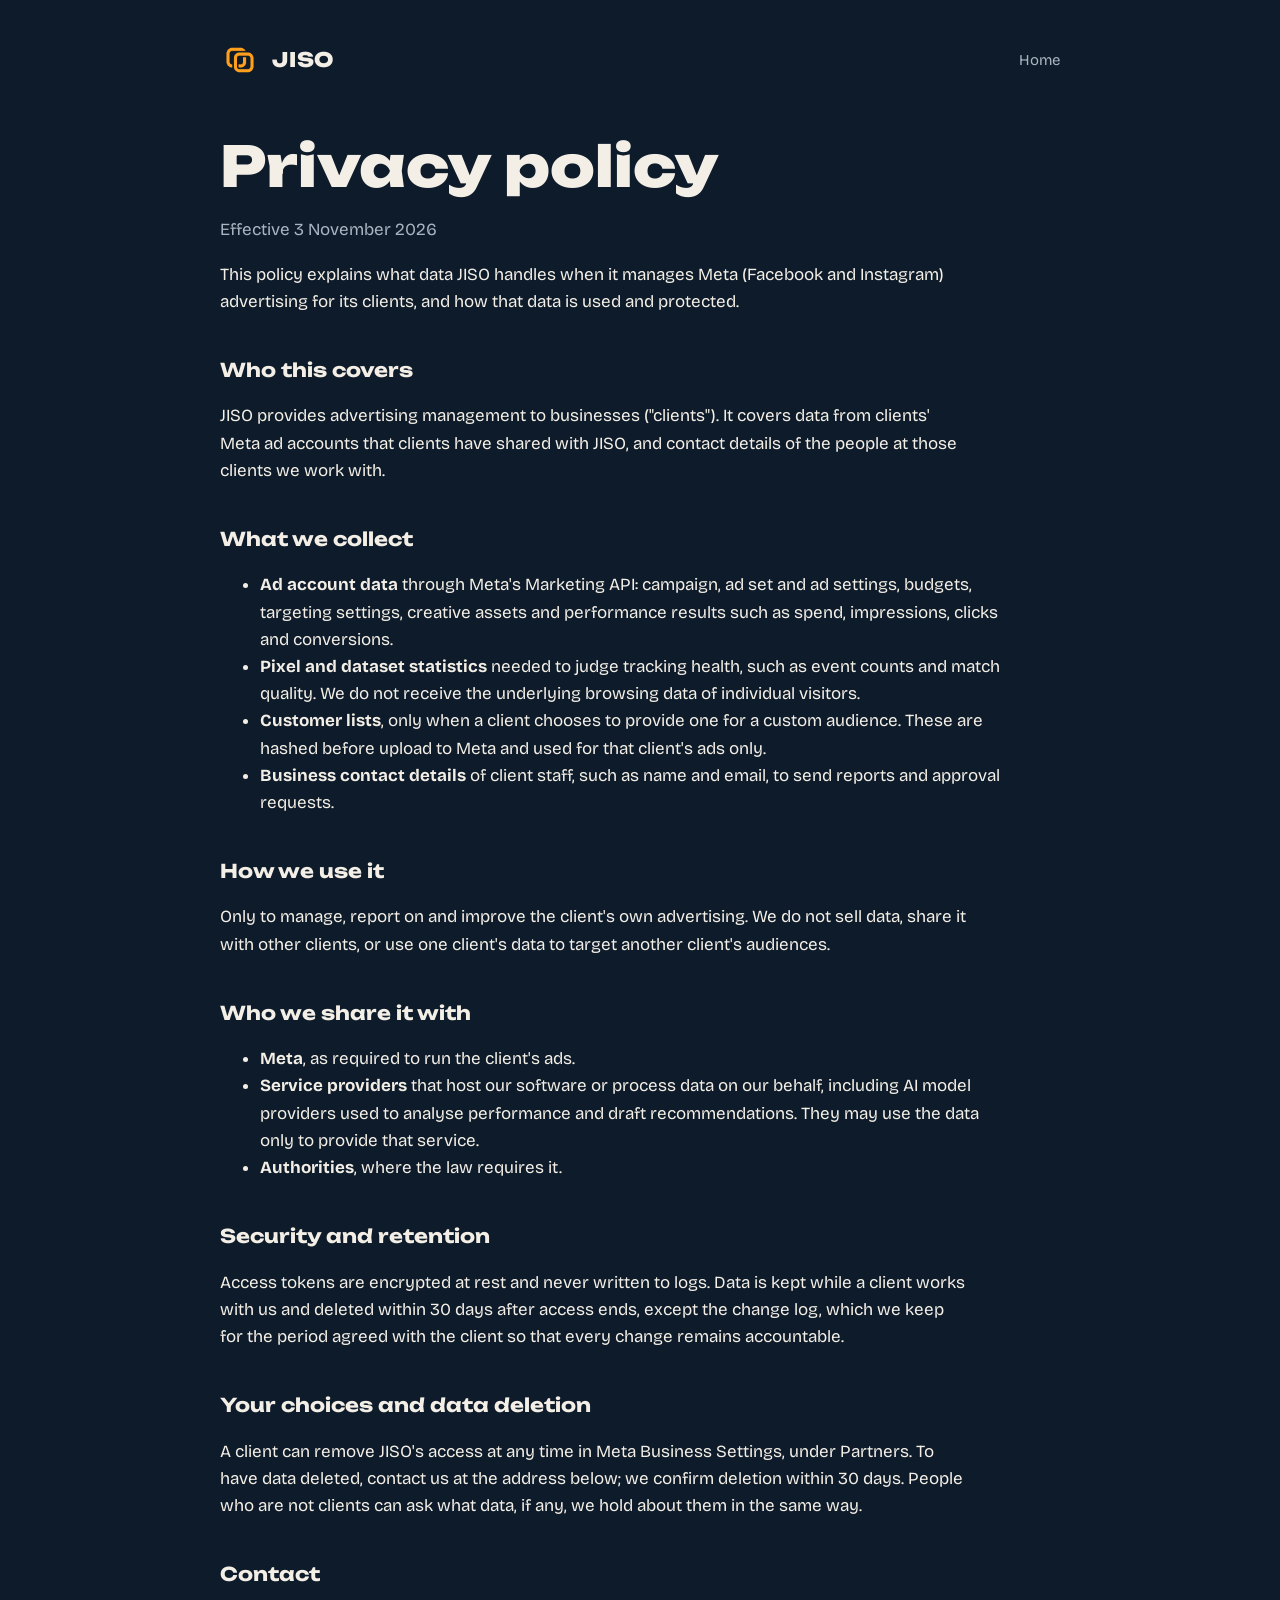
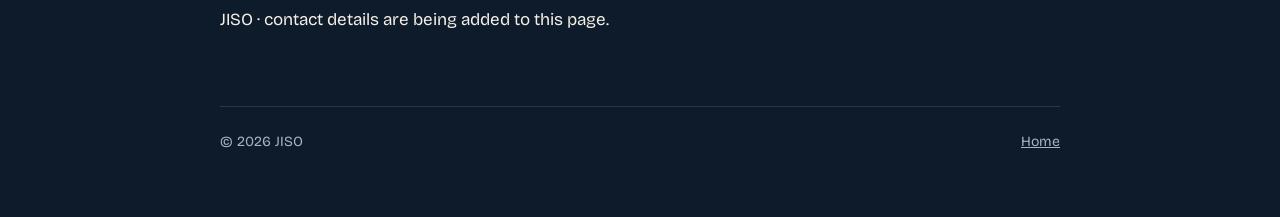
==== privacy.html @ 20693c87 "JISO site: home page and privacy policy Co-Authored-By: Claude Opus 5.5 <noreply@anthropic.com> Clau" ====
<!doctype html>
<html lang="en">
<head>
<meta charset="utf-8">
<meta name="viewport" content="width=device-width, initial-scale=1, viewport-fit=cover">
<title>JISO Privacy Policy</title>
<link rel="icon" href="logo.png">
<link rel="preconnect" href="https://fonts.googleapis.com">
<link rel="preconnect" href="https://fonts.gstatic.com" crossorigin>
<link rel="stylesheet" href="https://fonts.googleapis.com/css2?family=Bricolage+Grotesque:opsz,wght@12..96,400;12..96,600&family=Unbounded:wght@700;800&display=swap">
<link rel="stylesheet" href="style.css">
</head>
<body>
<div class="wrap doc">
  <nav>
    <a class="brand" href="./"><img src="logo.png" alt="">JISO</a>
    <div class="links"><a href="./">Home</a></div>
  </nav>

  <h1 style="margin-top:56px">Privacy policy</h1>
  <p class="meta">Effective 3 November 2026</p>

  <p>This policy explains what data JISO handles when it manages Meta (Facebook and Instagram) advertising for its clients, and how that data is used and protected.</p>

  <h2>Who this covers</h2>
  <p>JISO provides advertising management to businesses ("clients"). It covers data from clients' Meta ad accounts that clients have shared with JISO, and contact details of the people at those clients we work with.</p>

  <h2>What we collect</h2>
  <ul>
    <li><strong>Ad account data</strong> through Meta's Marketing API: campaign, ad set and ad settings, budgets, targeting settings, creative assets and performance results such as spend, impressions, clicks and conversions.</li>
    <li><strong>Pixel and dataset statistics</strong> needed to judge tracking health, such as event counts and match quality. We do not receive the underlying browsing data of individual visitors.</li>
    <li><strong>Customer lists</strong>, only when a client chooses to provide one for a custom audience. These are hashed before upload to Meta and used for that client's ads only.</li>
    <li><strong>Business contact details</strong> of client staff, such as name and email, to send reports and approval requests.</li>
  </ul>

  <h2>How we use it</h2>
  <p>Only to manage, report on and improve the client's own advertising. We do not sell data, share it with other clients, or use one client's data to target another client's audiences.</p>

  <h2>Who we share it with</h2>
  <ul>
    <li><strong>Meta</strong>, as required to run the client's ads.</li>
    <li><strong>Service providers</strong> that host our software or process data on our behalf, including AI model providers used to analyse performance and draft recommendations. They may use the data only to provide that service.</li>
    <li><strong>Authorities</strong>, where the law requires it.</li>
  </ul>

  <h2>Security and retention</h2>
  <p>Access tokens are encrypted at rest and never written to logs. Data is kept while a client works with us and deleted within 30 days after access ends, except the change log, which we keep for the period agreed with the client so that every change remains accountable.</p>

  <h2>Your choices and data deletion</h2>
  <p>A client can remove JISO's access at any time in Meta Business Settings, under Partners. To have data deleted, contact us at the address below; we confirm deletion within 30 days. People who are not clients can ask what data, if any, we hold about them in the same way.</p>

  <h2>Contact</h2>
  <p>JISO · contact details are being added to this page.</p>

  <footer>
    <span>© 2026 JISO</span>
    <a href="./">Home</a>
  </footer>
</div>
</body>
</html>
---- style.css ----
:root{
  --bg:#0D1B2A; --panel:#13253A; --ink:#F4EFE6; --muted:#A9B4C2; --accent:#FF9F1C; --line:#22384F;
  --display:"Unbounded","Arial Black",system-ui,sans-serif;
  --body:"Bricolage Grotesque",system-ui,-apple-system,"Segoe UI",sans-serif;
}
*{box-sizing:border-box}
html,body{margin:0}
body{background:var(--bg);color:var(--ink);font-family:var(--body);font-size:17px;line-height:1.6}
a{color:var(--accent)}
a:focus-visible{outline:2px solid var(--accent);outline-offset:3px}
.wrap{max-width:880px;margin:0 auto;padding:40px max(20px,env(safe-area-inset-left)) 64px max(20px,env(safe-area-inset-right))}
nav{display:flex;align-items:center;justify-content:space-between;gap:16px}
.brand{display:flex;align-items:center;gap:12px;color:var(--ink);text-decoration:none;font-family:var(--display);font-weight:800;font-size:20px;letter-spacing:.04em}
.brand img{width:40px;height:40px;border-radius:9px}
nav .links{display:flex;gap:20px;font-size:15px}
nav .links a{color:var(--muted);text-decoration:none}
nav .links a:hover{color:var(--ink)}
.hero{padding:88px 0 56px}
h1{font-family:var(--display);font-weight:800;font-size:clamp(34px,6vw,56px);line-height:1.08;margin:0 0 20px;text-wrap:balance}
h1 em{font-style:normal;color:var(--accent)}
.lede{font-size:20px;color:var(--muted);max-width:56ch;margin:0}
.grid{display:grid;grid-template-columns:repeat(auto-fit,minmax(240px,1fr));gap:16px;margin-top:8px}
.card{background:var(--panel);border:1px solid var(--line);border-radius:12px;padding:22px}
.card h3{margin:0 0 6px;font-size:18px}
.card p{margin:0;color:var(--muted);font-size:16px}
h2{font-family:var(--display);font-weight:700;font-size:22px;margin:56px 0 16px}
.doc h2{font-size:19px;margin:40px 0 10px}
.doc p,.doc li{color:var(--ink);max-width:68ch}
.doc .meta{color:var(--muted)}
footer{margin-top:72px;padding-top:24px;border-top:1px solid var(--line);color:var(--muted);font-size:14px;display:flex;flex-wrap:wrap;justify-content:space-between;gap:12px}
footer a{color:var(--muted)}
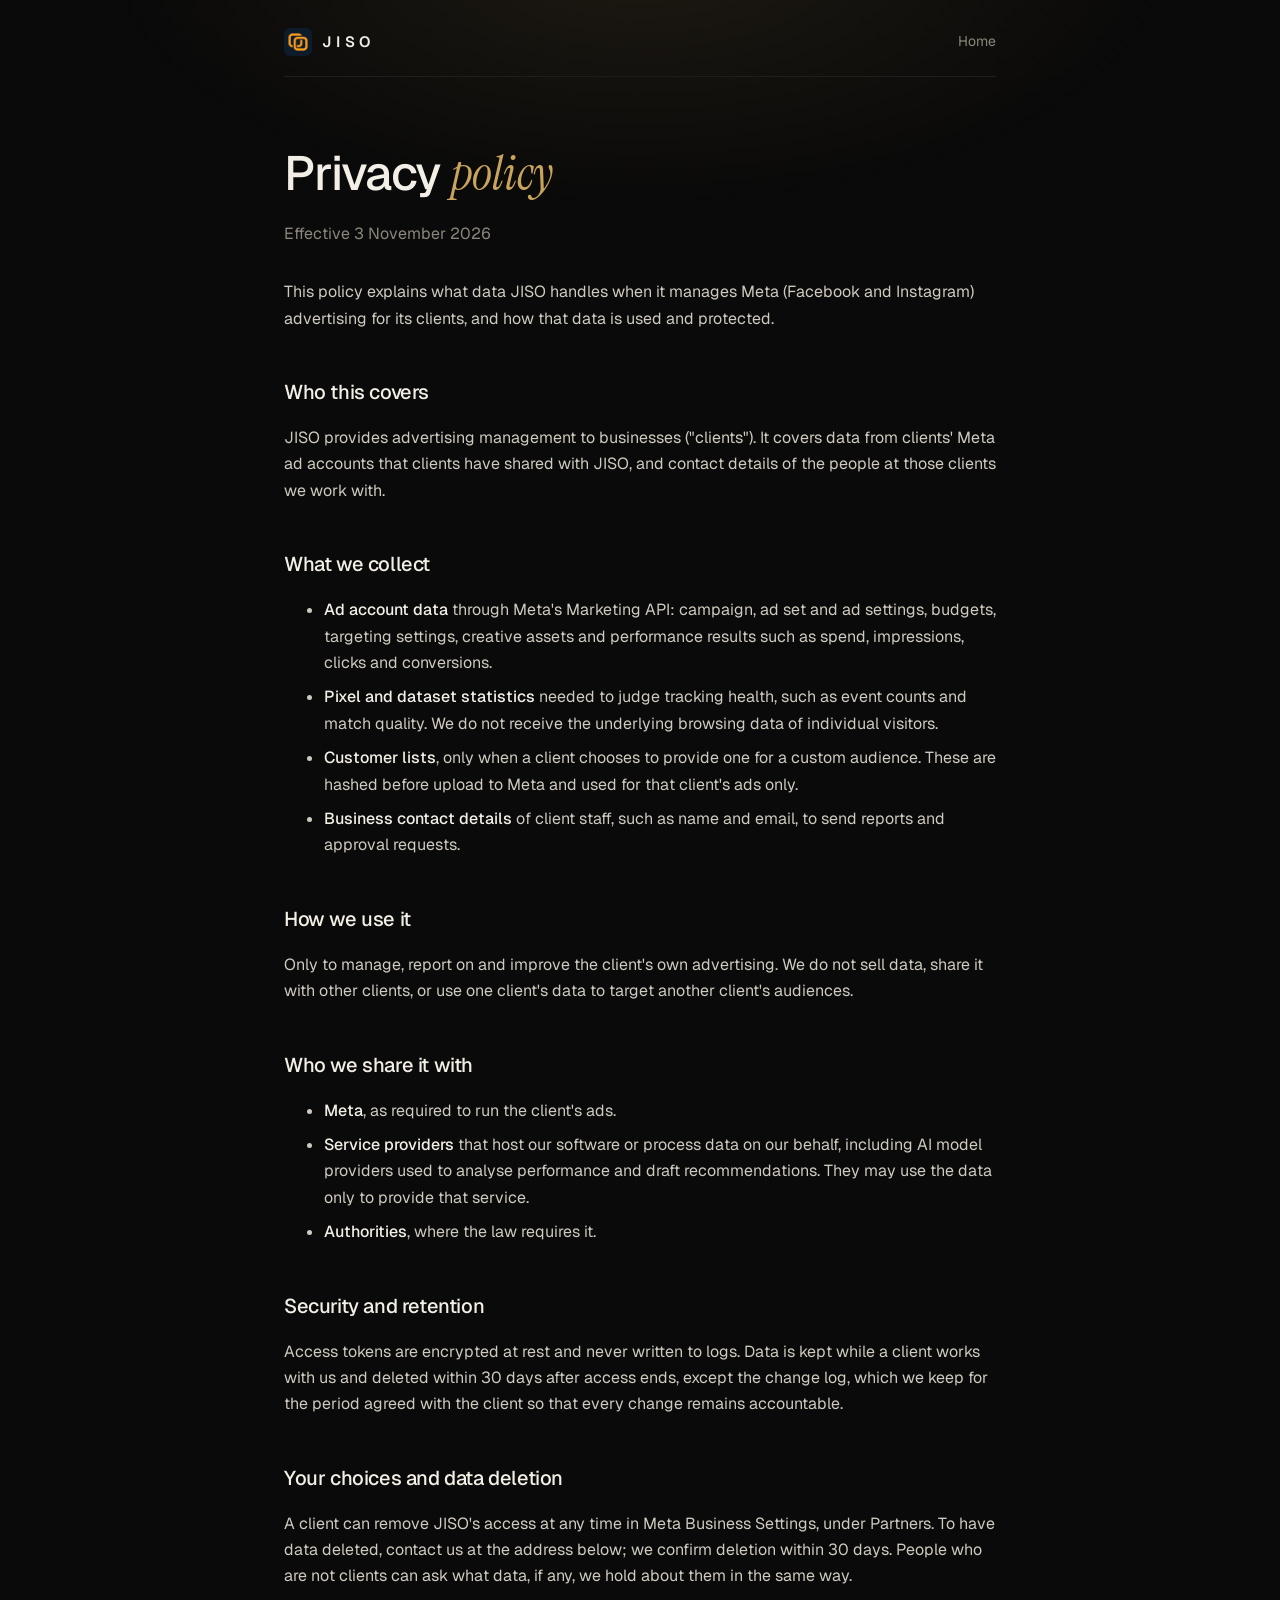
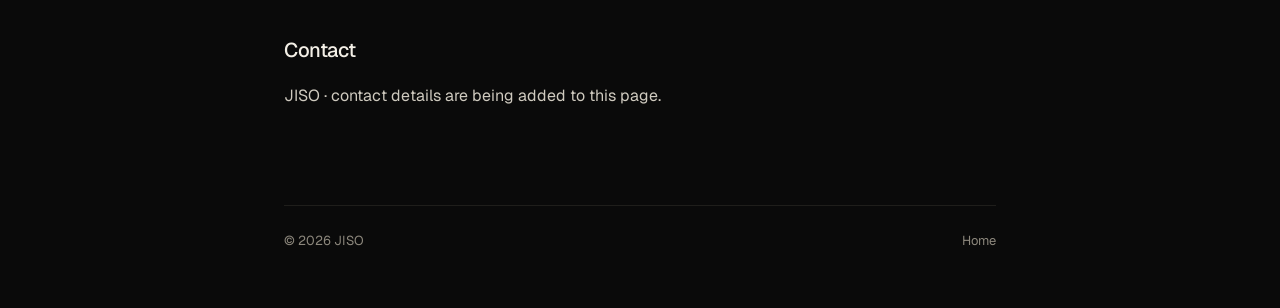
==== commit dc670dea: "Black and gold restyle: privacy.html" ====
--- a/privacy.html
+++ b/privacy.html
@@ -7,7 +7,7 @@
 <link rel="icon" href="logo.png">
 <link rel="preconnect" href="https://fonts.googleapis.com">
 <link rel="preconnect" href="https://fonts.gstatic.com" crossorigin>
-<link rel="stylesheet" href="https://fonts.googleapis.com/css2?family=Bricolage+Grotesque:opsz,wght@12..96,400;12..96,600&family=Unbounded:wght@700;800&display=swap">
+<link rel="stylesheet" href="https://fonts.googleapis.com/css2?family=Geist:wght@400;500;600&family=Instrument+Serif:ital@1&display=swap">
 <link rel="stylesheet" href="style.css">
 </head>
 <body>
@@ -17,7 +17,7 @@
     <div class="links"><a href="./">Home</a></div>
   </nav>
 
-  <h1 style="margin-top:56px">Privacy policy</h1>
+  <h1>Privacy <em>policy</em></h1>
   <p class="meta">Effective 3 November 2026</p>
 
   <p>This policy explains what data JISO handles when it manages Meta (Facebook and Instagram) advertising for its clients, and how that data is used and protected.</p>
--- a/style.css
+++ b/style.css
@@ -1,31 +1,85 @@
+/* Black and gold, minimal. One serif italic accent; everything else a clean sans. Gold is used sparingly: hairlines, one word, one button. */
 :root{
-  --bg:#0D1B2A; --panel:#13253A; --ink:#F4EFE6; --muted:#A9B4C2; --accent:#FF9F1C; --line:#22384F;
-  --display:"Unbounded","Arial Black",system-ui,sans-serif;
-  --body:"Bricolage Grotesque",system-ui,-apple-system,"Segoe UI",sans-serif;
+  --bg:#0A0A0A; --raise:#111110; --line:#1F1E1B; --line-gold:rgba(201,164,92,.28);
+  --ink:#F3EFE6; --soft:#CFCABF; --muted:#8C877C; --gold:#C9A45C; --gold-hi:#E2C487; --on-gold:#0A0A0A;
+  --sans:"Geist",system-ui,-apple-system,"Segoe UI",sans-serif;
+  --serif:"Instrument Serif",Georgia,"Times New Roman",serif;
 }
 *{box-sizing:border-box}
 html,body{margin:0}
-body{background:var(--bg);color:var(--ink);font-family:var(--body);font-size:17px;line-height:1.6}
-a{color:var(--accent)}
-a:focus-visible{outline:2px solid var(--accent);outline-offset:3px}
-.wrap{max-width:880px;margin:0 auto;padding:40px max(20px,env(safe-area-inset-left)) 64px max(20px,env(safe-area-inset-right))}
-nav{display:flex;align-items:center;justify-content:space-between;gap:16px}
-.brand{display:flex;align-items:center;gap:12px;color:var(--ink);text-decoration:none;font-family:var(--display);font-weight:800;font-size:20px;letter-spacing:.04em}
-.brand img{width:40px;height:40px;border-radius:9px}
-nav .links{display:flex;gap:20px;font-size:15px}
-nav .links a{color:var(--muted);text-decoration:none}
-nav .links a:hover{color:var(--ink)}
-.hero{padding:88px 0 56px}
-h1{font-family:var(--display);font-weight:800;font-size:clamp(34px,6vw,56px);line-height:1.08;margin:0 0 20px;text-wrap:balance}
-h1 em{font-style:normal;color:var(--accent)}
-.lede{font-size:20px;color:var(--muted);max-width:56ch;margin:0}
-.grid{display:grid;grid-template-columns:repeat(auto-fit,minmax(240px,1fr));gap:16px;margin-top:8px}
-.card{background:var(--panel);border:1px solid var(--line);border-radius:12px;padding:22px}
-.card h3{margin:0 0 6px;font-size:18px}
-.card p{margin:0;color:var(--muted);font-size:16px}
-h2{font-family:var(--display);font-weight:700;font-size:22px;margin:56px 0 16px}
-.doc h2{font-size:19px;margin:40px 0 10px}
-.doc p,.doc li{color:var(--ink);max-width:68ch}
-.doc .meta{color:var(--muted)}
-footer{margin-top:72px;padding-top:24px;border-top:1px solid var(--line);color:var(--muted);font-size:14px;display:flex;flex-wrap:wrap;justify-content:space-between;gap:12px}
+body{background:var(--bg);color:var(--ink);font-family:var(--sans);font-size:16px;line-height:1.65;-webkit-font-smoothing:antialiased}
+body::before{content:"";position:fixed;inset:0;pointer-events:none;background:radial-gradient(60% 40% at 50% -5%,rgba(201,164,92,.10),transparent 70%)}
+a{color:var(--gold);text-decoration:none}
+a:hover{color:var(--gold-hi)}
+:focus-visible{outline:1px solid var(--gold);outline-offset:4px;border-radius:4px}
+.wrap{position:relative;max-width:1040px;margin:0 auto;padding-block:28px 56px;padding-left:max(24px,env(safe-area-inset-left,0px));padding-right:max(24px,env(safe-area-inset-right,0px))}
+
+nav{display:flex;align-items:center;justify-content:space-between;gap:16px;padding-bottom:20px;border-bottom:1px solid var(--line)}
+.brand{display:flex;align-items:center;gap:10px;color:var(--ink);font-weight:600;font-size:15px;letter-spacing:.32em}
+.brand:hover{color:var(--ink)}
+.brand img{width:28px;height:28px;border-radius:6px}
+.links{display:flex;align-items:center;gap:28px;font-size:14px}
+.links a{color:var(--muted)}
+.links a:hover{color:var(--ink)}
+.links a.btn{color:var(--ink)}
+.btn{display:inline-flex;align-items:center;gap:8px;font:500 14px var(--sans);padding:10px 18px;border-radius:999px;border:1px solid var(--line-gold);color:var(--ink);transition:border-color .2s,background .2s}
+.btn:hover{border-color:var(--gold);color:var(--ink)}
+.btn.gold{background:var(--gold);border-color:var(--gold);color:var(--on-gold)}
+.btn.gold:hover{background:var(--gold-hi);border-color:var(--gold-hi);color:var(--on-gold)}
+
+.hero{display:grid;grid-template-columns:1.15fr .85fr;gap:56px;align-items:center;padding:96px 0 104px}
+.hero > div{min-width:0}
+.eyebrow{display:inline-block;font-size:12px;letter-spacing:.18em;text-transform:uppercase;color:var(--gold);border:1px solid var(--line-gold);border-radius:999px;padding:6px 12px;margin-bottom:28px}
+h1{font-weight:500;font-size:clamp(40px,6vw,64px);line-height:1.04;letter-spacing:-.035em;margin:0 0 22px;text-wrap:balance}
+h1 em{font-family:var(--serif);font-style:italic;font-weight:400;letter-spacing:-.01em;color:var(--gold)}
+.lede{font-size:18px;color:var(--muted);max-width:46ch;margin:0 0 36px}
+.cta{display:flex;flex-wrap:wrap;gap:12px}
+
+/* Product card: what a client sees before anything changes. */
+.plan{background:linear-gradient(180deg,#141412,#0E0E0D);border:1px solid var(--line);border-radius:16px;padding:22px;box-shadow:0 30px 80px -40px rgba(201,164,92,.25)}
+.plan .top{display:flex;justify-content:space-between;align-items:center;font-size:12px;color:var(--muted);letter-spacing:.08em;text-transform:uppercase}
+.pill{color:var(--gold);border:1px solid var(--line-gold);border-radius:999px;padding:3px 10px;letter-spacing:.06em}
+.plan h3{font-weight:500;font-size:18px;letter-spacing:-.01em;margin:16px 0 6px}
+.plan p{margin:0 0 18px;color:var(--muted);font-size:14px}
+.rows{border-top:1px solid var(--line)}
+.rows div{display:flex;justify-content:space-between;gap:12px;padding:10px 0;border-bottom:1px solid var(--line);font-size:14px}
+.rows span:first-child{color:var(--muted)}
+.rows span:last-child{font-variant-numeric:tabular-nums;text-align:right}
+.rows .ok{color:var(--gold)}
+.actions{display:flex;gap:8px;margin-top:18px}
+.actions span{flex:1;text-align:center;font-size:13px;padding:9px 0;border-radius:999px;border:1px solid var(--line)}
+.actions span:first-child{background:var(--gold);border-color:var(--gold);color:var(--on-gold);font-weight:500}
+
+.section-head{display:flex;flex-wrap:wrap;justify-content:space-between;align-items:baseline;gap:8px 16px;border-top:1px solid var(--line);padding-top:28px;margin-bottom:8px}
+h2{font-weight:500;font-size:28px;letter-spacing:-.02em;margin:0}
+h2 em{font-family:var(--serif);font-style:italic;font-weight:400;color:var(--gold)}
+.section-head p{margin:0;color:var(--muted);font-size:14px}
+.features{display:grid;grid-template-columns:repeat(4,1fr);border-left:1px solid var(--line)}
+.feature{padding:28px 24px 8px;border-right:1px solid var(--line);min-width:0}
+.feature::before{content:"";display:block;width:24px;height:1px;background:var(--gold);margin-bottom:20px}
+.feature h3{font-weight:500;font-size:16px;margin:0 0 8px}
+.feature p{margin:0;color:var(--muted);font-size:14px}
+
+footer{margin-top:96px;padding-top:24px;border-top:1px solid var(--line);color:var(--muted);font-size:13px;display:flex;flex-wrap:wrap;justify-content:space-between;gap:12px}
 footer a{color:var(--muted)}
+footer a:hover{color:var(--ink)}
+
+/* Privacy page */
+.doc{max-width:760px}
+.doc h1{font-size:clamp(36px,5vw,48px);margin-top:72px}
+.doc .meta{color:var(--muted);margin:0 0 32px}
+.doc h2{font-size:20px;margin:44px 0 10px}
+.doc p,.doc li{color:var(--soft)}
+.doc strong{color:var(--ink);font-weight:500}
+.doc li{margin-bottom:8px}
+
+@media (max-width:860px){
+  .hero{grid-template-columns:1fr;padding:64px 0 72px;gap:40px}
+  .features{grid-template-columns:repeat(2,1fr)}
+  .feature{border-bottom:1px solid var(--line);padding-bottom:24px}
+}
+@media (max-width:520px){
+  .features{grid-template-columns:1fr}
+  .links .hide-sm{display:none}
+}
+@media (prefers-reduced-motion:reduce){.btn{transition:none}}
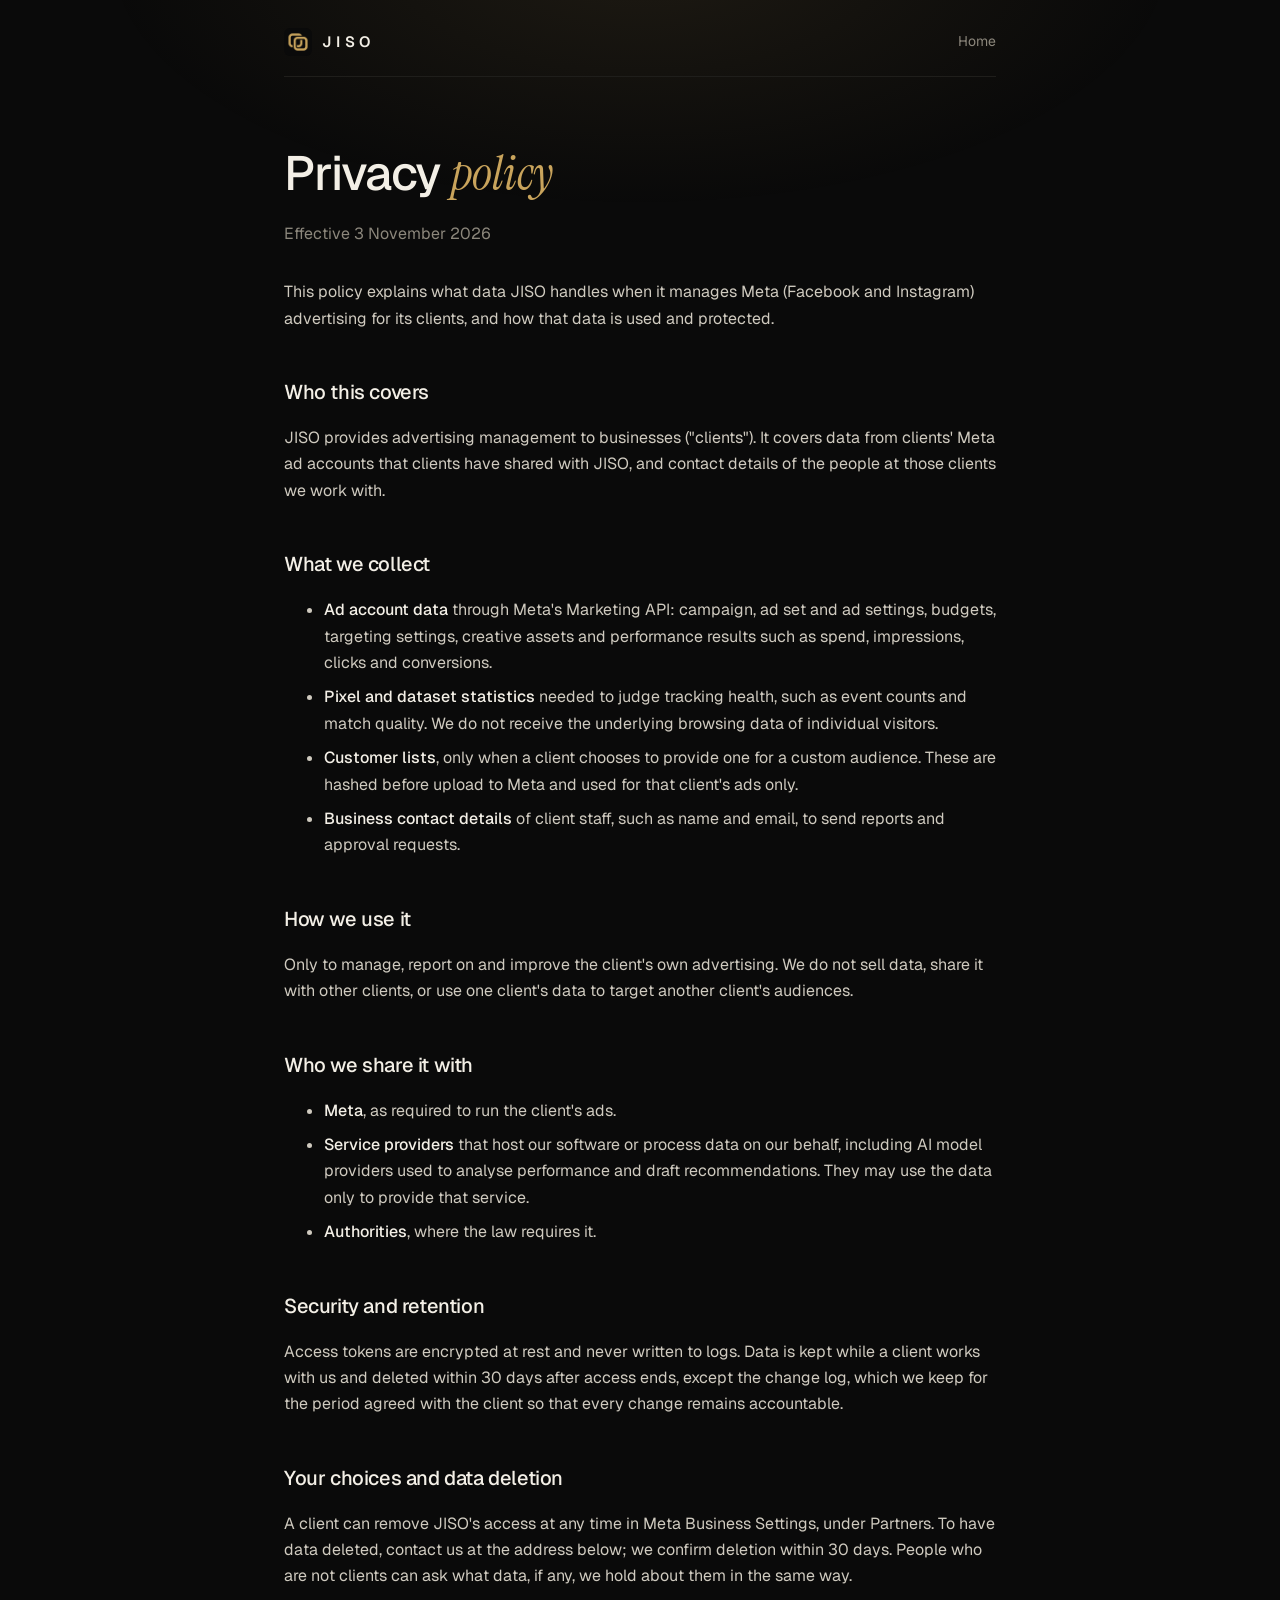
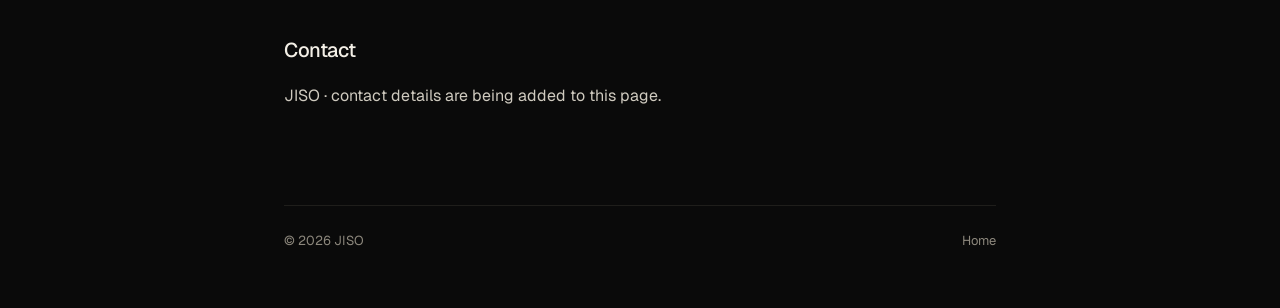
==== commit f08b444c: "Cache-bust stylesheet and logo: privacy.html" ====
--- a/privacy.html
+++ b/privacy.html
@@ -4,16 +4,16 @@
 <meta charset="utf-8">
 <meta name="viewport" content="width=device-width, initial-scale=1, viewport-fit=cover">
 <title>JISO Privacy Policy</title>
-<link rel="icon" href="logo.png">
+<link rel="icon" href="logo.png?v=3">
 <link rel="preconnect" href="https://fonts.googleapis.com">
 <link rel="preconnect" href="https://fonts.gstatic.com" crossorigin>
 <link rel="stylesheet" href="https://fonts.googleapis.com/css2?family=Geist:wght@400;500;600&family=Instrument+Serif:ital@1&display=swap">
-<link rel="stylesheet" href="style.css">
+<link rel="stylesheet" href="style.css?v=3">
 </head>
 <body>
 <div class="wrap doc">
   <nav>
-    <a class="brand" href="./"><img src="logo.png" alt="">JISO</a>
+    <a class="brand" href="./"><img src="logo.png?v=3" alt="">JISO</a>
     <div class="links"><a href="./">Home</a></div>
   </nav>
 
